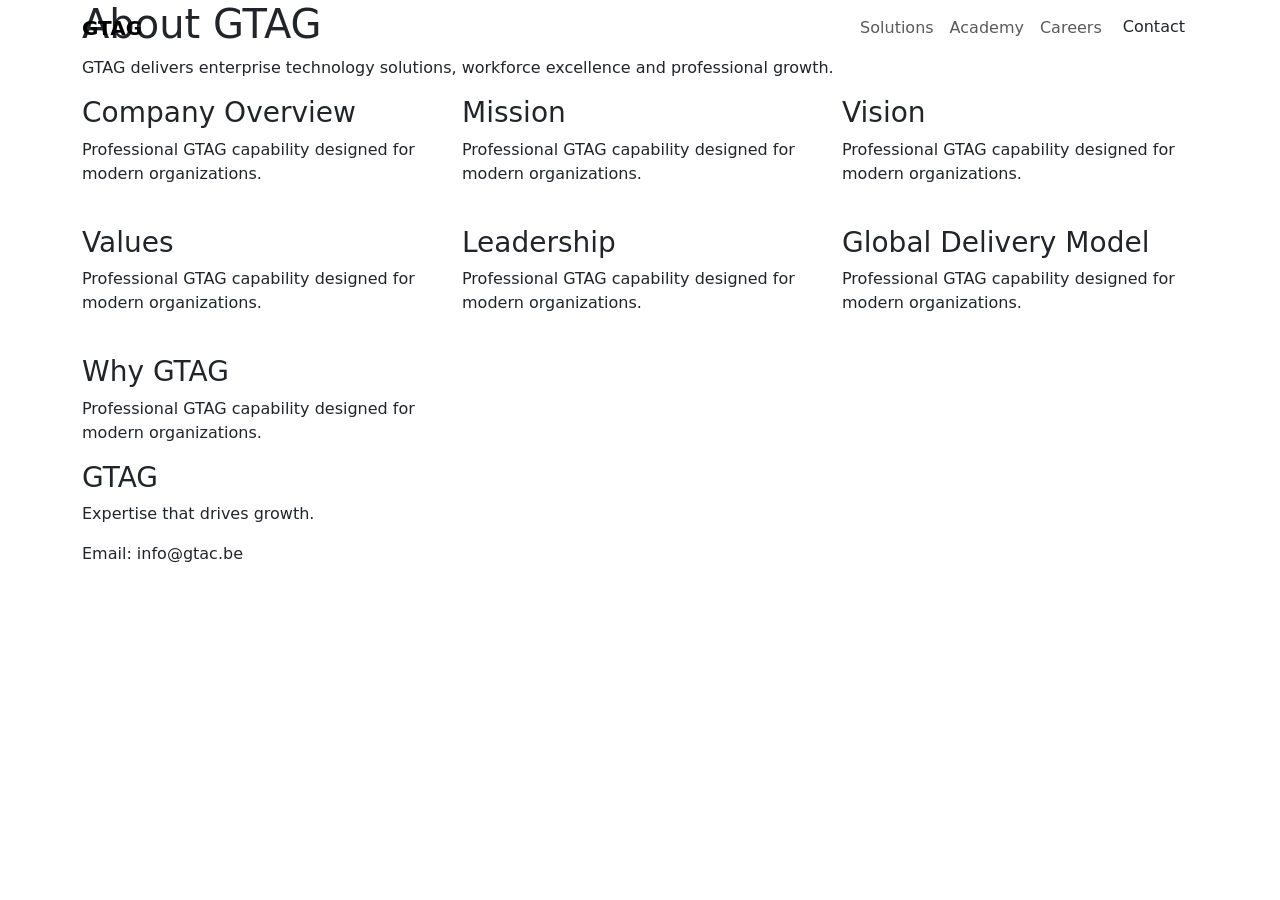
==== about.html @ a4f13cc1 "inital commit" ====
<!DOCTYPE html><html><head><meta charset="UTF-8"><meta name="viewport" content="width=device-width,initial-scale=1">
<title>About GTAG | GTAG</title>
<link href="https://cdn.jsdelivr.net/npm/bootstrap@5.3.3/dist/css/bootstrap.min.css" rel="stylesheet">
<link href="css/style.css" rel="stylesheet"></head><body>
<nav class="navbar navbar-expand-lg fixed-top glass-nav"><div class="container">
<a class="navbar-brand fw-bold" href="index.html">GTAG</a>
<button class="navbar-toggler" data-bs-toggle="collapse" data-bs-target="#nav">☰</button>
<div class="collapse navbar-collapse" id="nav"><ul class="navbar-nav ms-auto">
<li class="nav-item"><a class="nav-link" href="solutions.html">Solutions</a></li>
<li class="nav-item"><a class="nav-link" href="academy.html">Academy</a></li>
<li class="nav-item"><a class="nav-link" href="careers.html">Careers</a></li>
<li class="nav-item"><a class="btn btn-primary-custom" href="contact.html">Contact</a></li>
</ul></div></div></nav>
<section class="hero"><div class="container"><h1>About GTAG</h1><p>GTAG delivers enterprise technology solutions, workforce excellence and professional growth.</p></div></section>
<section class="section"><div class="container"><div class="row g-4"><div class="col-md-4"><div class="card-box"><h3>Company Overview</h3><p>Professional GTAG capability designed for modern organizations.</p></div></div><div class="col-md-4"><div class="card-box"><h3>Mission</h3><p>Professional GTAG capability designed for modern organizations.</p></div></div><div class="col-md-4"><div class="card-box"><h3>Vision</h3><p>Professional GTAG capability designed for modern organizations.</p></div></div><div class="col-md-4"><div class="card-box"><h3>Values</h3><p>Professional GTAG capability designed for modern organizations.</p></div></div><div class="col-md-4"><div class="card-box"><h3>Leadership</h3><p>Professional GTAG capability designed for modern organizations.</p></div></div><div class="col-md-4"><div class="card-box"><h3>Global Delivery Model</h3><p>Professional GTAG capability designed for modern organizations.</p></div></div><div class="col-md-4"><div class="card-box"><h3>Why GTAG</h3><p>Professional GTAG capability designed for modern organizations.</p></div></div></div></div></section>
<footer class="footer"><div class="container">
<h3>GTAG</h3><p>Expertise that drives growth.</p><p>Email: info@gtac.be</p>
</div></footer>
<script src="js/main.js"></script></body></html>
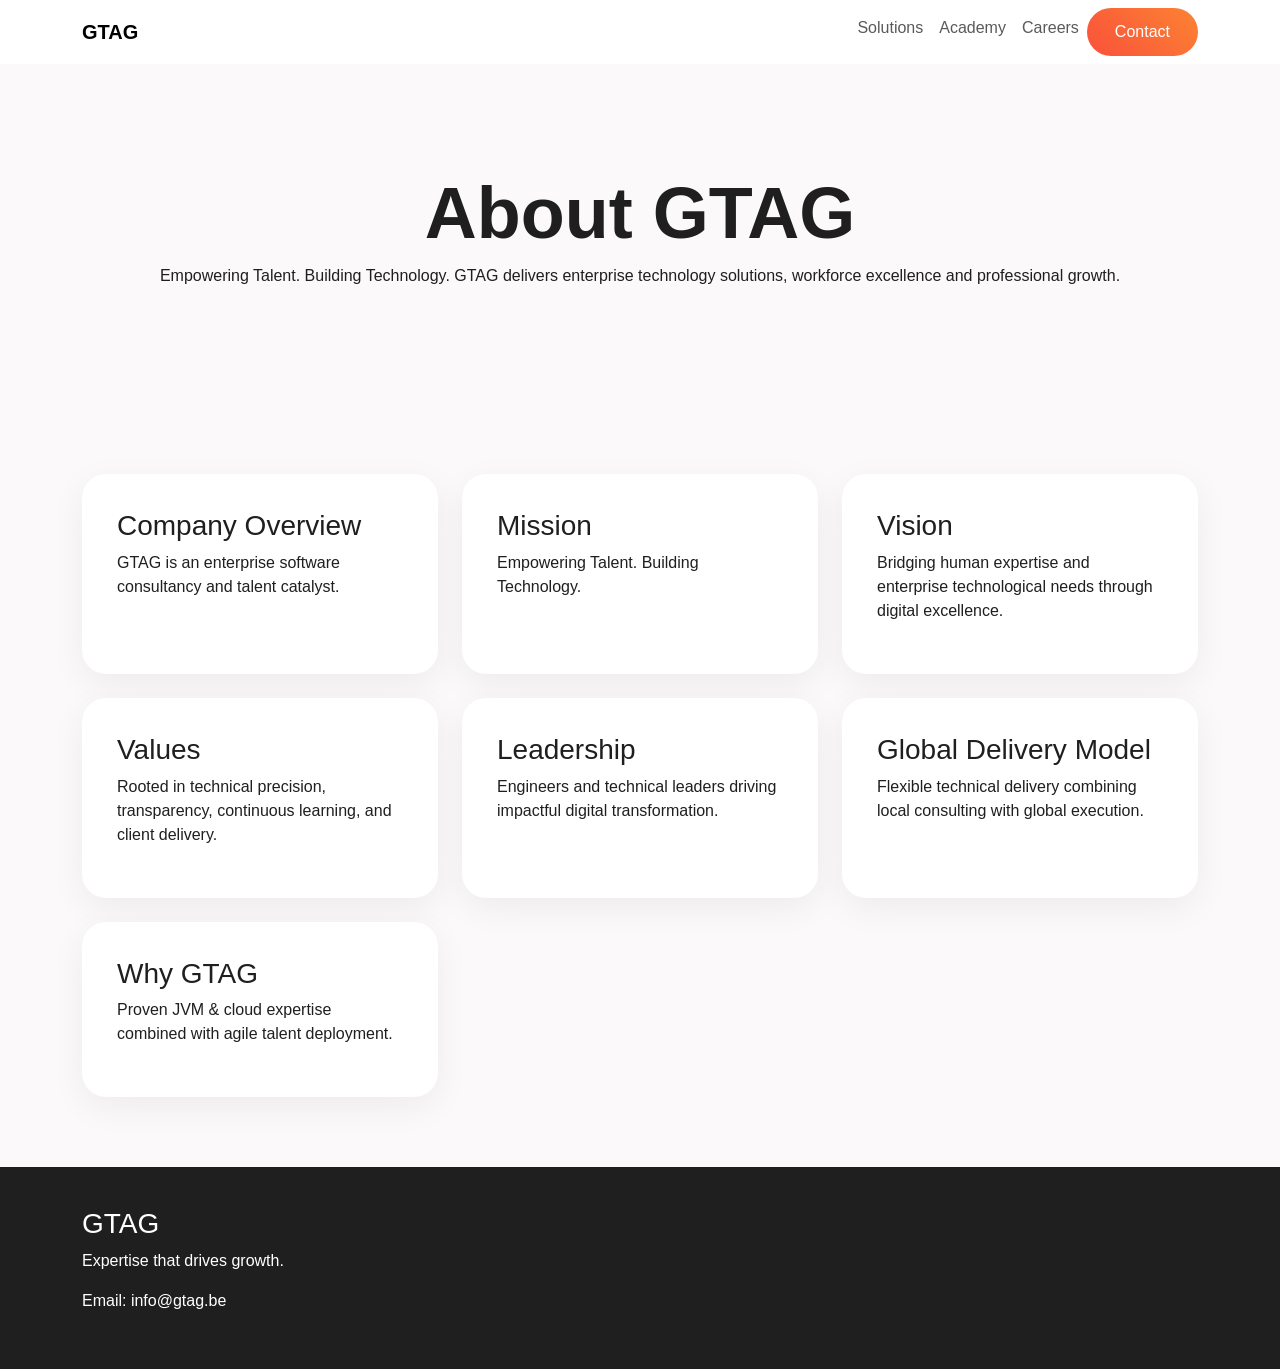
==== commit 66986f23: "first draft with contact form" ====
--- a/about.html
+++ b/about.html
@@ -11,9 +11,9 @@
 <li class="nav-item"><a class="nav-link" href="careers.html">Careers</a></li>
 <li class="nav-item"><a class="btn btn-primary-custom" href="contact.html">Contact</a></li>
 </ul></div></div></nav>
-<section class="hero"><div class="container"><h1>About GTAG</h1><p>GTAG delivers enterprise technology solutions, workforce excellence and professional growth.</p></div></section>
-<section class="section"><div class="container"><div class="row g-4"><div class="col-md-4"><div class="card-box"><h3>Company Overview</h3><p>Professional GTAG capability designed for modern organizations.</p></div></div><div class="col-md-4"><div class="card-box"><h3>Mission</h3><p>Professional GTAG capability designed for modern organizations.</p></div></div><div class="col-md-4"><div class="card-box"><h3>Vision</h3><p>Professional GTAG capability designed for modern organizations.</p></div></div><div class="col-md-4"><div class="card-box"><h3>Values</h3><p>Professional GTAG capability designed for modern organizations.</p></div></div><div class="col-md-4"><div class="card-box"><h3>Leadership</h3><p>Professional GTAG capability designed for modern organizations.</p></div></div><div class="col-md-4"><div class="card-box"><h3>Global Delivery Model</h3><p>Professional GTAG capability designed for modern organizations.</p></div></div><div class="col-md-4"><div class="card-box"><h3>Why GTAG</h3><p>Professional GTAG capability designed for modern organizations.</p></div></div></div></div></section>
+<section class="hero"><div class="container"><h1>About GTAG</h1><p>Empowering Talent. Building Technology. GTAG delivers enterprise technology solutions, workforce excellence and professional growth.</p></div></section>
+<section class="section"><div class="container"><div class="row g-4"><div class="col-md-4"><div class="card-box"><h3>Company Overview</h3><p>GTAG is an enterprise software consultancy and talent catalyst.</p></div></div><div class="col-md-4"><div class="card-box"><h3>Mission</h3><p>Empowering Talent. Building Technology.</p></div></div><div class="col-md-4"><div class="card-box"><h3>Vision</h3><p>Bridging human expertise and enterprise technological needs through digital excellence.</p></div></div><div class="col-md-4"><div class="card-box"><h3>Values</h3><p>Rooted in technical precision, transparency, continuous learning, and client delivery.</p></div></div><div class="col-md-4"><div class="card-box"><h3>Leadership</h3><p>Engineers and technical leaders driving impactful digital transformation.</p></div></div><div class="col-md-4"><div class="card-box"><h3>Global Delivery Model</h3><p>Flexible technical delivery combining local consulting with global execution.</p></div></div><div class="col-md-4"><div class="card-box"><h3>Why GTAG</h3><p>Proven JVM & cloud expertise combined with agile talent deployment.</p></div></div></div></div></section>
 <footer class="footer"><div class="container">
-<h3>GTAG</h3><p>Expertise that drives growth.</p><p>Email: info@gtac.be</p>
+<h3>GTAG</h3><p>Expertise that drives growth.</p><p>Email: info@gtag.be</p>
 </div></footer>
 <script src="js/main.js"></script></body></html>
--- a/css/style.css
+++ b/css/style.css
@@ -0,0 +1,42 @@
+
+:root{--primary:#F9513B;--accent:#FD8332;--bg:#FBF9F9;--text:#1F1F1F;--muted:#666}
+body{margin:0;background:var(--bg);color:var(--text);font-family:Inter,Arial,sans-serif}
+h1,h2,h3{font-family:Poppins,Arial,sans-serif}
+.glass-nav{background:rgba(255,255,255,.88);backdrop-filter:blur(12px)}
+.hero{padding:170px 0 100px;text-align:center}
+.hero h1{font-size:72px;font-weight:800}
+.section{padding:70px 0}
+.card-box{background:#fff;border-radius:24px;padding:35px;height:100%;box-shadow:0 10px 35px rgba(0,0,0,.06);transition:.3s}
+.card-box:hover{transform:translateY(-8px)}
+.btn-primary-custom{background:linear-gradient(45deg,#F9513B,#FD8332);color:white;border:0;border-radius:30px;padding:12px 28px}
+.footer{background:#1f1f1f;color:white;padding:40px}
+
+.form-grid{display:grid;grid-template-columns:1fr 1fr;gap:1rem;}
+.form-grid .full{grid-column:1/-1;}
+label{font-family:var(--font-mono);font-size:.72rem;letter-spacing:.06em;color:rgba(255,255,255,.6);text-transform:uppercase;display:block;margin-bottom:.5rem;}
+input,select,textarea{
+  width:100%;background:rgba(255,255,255,.05);border:1px solid rgba(255,255,255,.2);
+  color:#fff;padding:.75rem .9rem;border-radius:3px;font-family:var(--font-body);font-size:.95rem;
+}
+input::placeholder,textarea::placeholder{color:rgba(255,255,255,.35);}
+textarea{resize:vertical;min-height:100px;}
+.form-grid label{margin-top:.2rem;}
+.submit-row{margin-top:1.6rem;display:flex;align-items:center;gap:1rem;flex-wrap:wrap;}
+.submit-row .note{font-size:.82rem;color:rgba(255,255,255,.45);}
+button.btn{cursor:pointer;border:none;font:inherit;}
+
+
+
+/* Contact Form Enhancements */
+.contact-form .form-grid input,
+.contact-form .form-grid select,
+.contact-form .form-grid textarea {
+  background: rgba(255, 255, 255, 0.08);
+  border: 1px solid rgba(255, 255, 255, 0.2);
+  color: #fff;
+  border-radius: 8px;
+}
+.contact-form .form-grid select option {
+  background: #1f1f1f;
+  color: #fff;
+}
